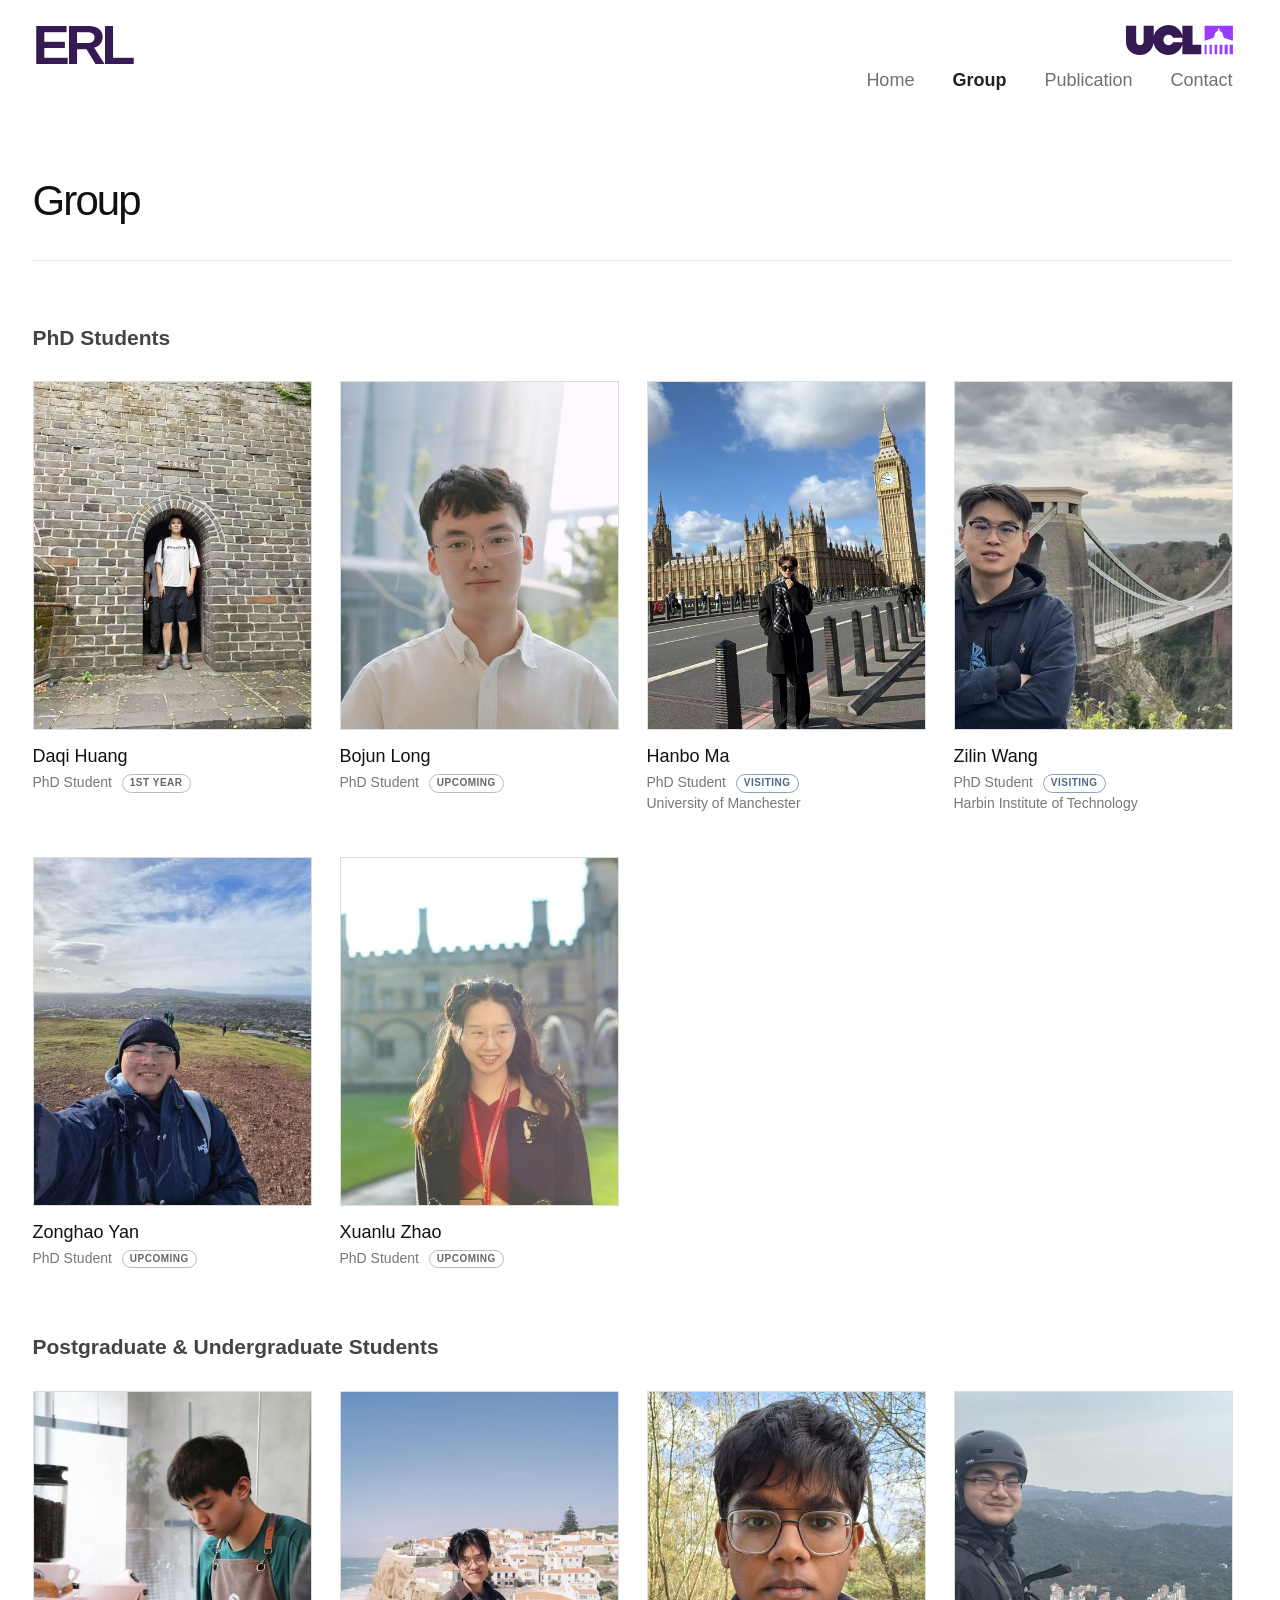
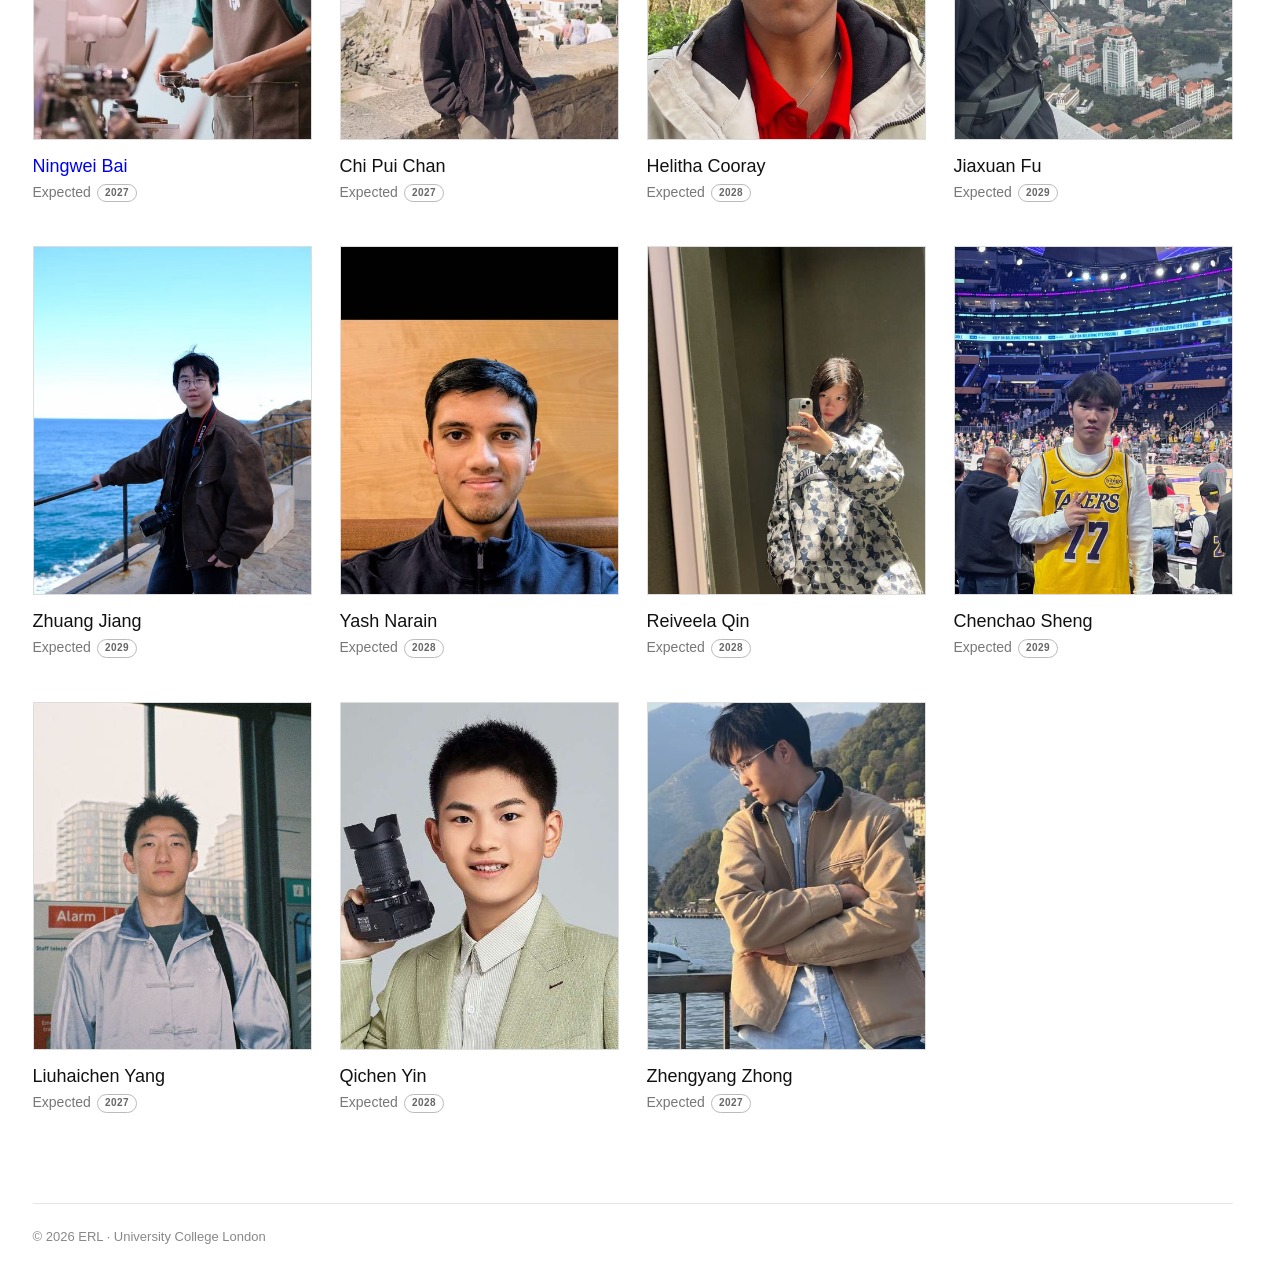
==== group.html @ 66f4889d "Publish complete ERL group website" ====
<!doctype html>
<html lang="en">
<head>
  <meta charset="utf-8" />
  <meta name="viewport" content="width=device-width, initial-scale=1" />
  <title>Group | ERL</title>
  <meta name="description" content="Students and collaborators in ERL at UCL." />
  <link rel="stylesheet" href="styles.css?v=8" />
</head>
<body>
    <header class="site-header">
        <div class="wrap header-layout">

            <a class="lab-brand" href="index.html" aria-label="ERL home">ERL</a>

            <div class="header-right">

                <a class="ucl-brand"
                   href="https://www.ucl.ac.uk/"
                   target="_blank"
                   rel="noopener noreferrer"
                   aria-label="Visit the UCL website">

                    <img class="ucl-logo"
                         src="assets/logo/ucl-logo.svg"
                         alt="University College London">

                </a>

                <nav class="main-nav" aria-label="Primary navigation">
                    <a href="index.html">Home</a>
                    <a class="active" href="group.html"><strong>Group</strong>
                    </a>
                    <a href="publication.html">Publication</a>
                    <a href="contact.html">Contact</a>
                </nav>

            </div>

        </div>
    </header>

    <main class="wrap page-main">
        <header class="page-title">
            <h1>Group</h1>

        </header>

        <section class="people-section">
            <h2>PhD Students</h2>
            <div class="people-grid">

                <article class="person"><img src="assets/people/daqi-huang.jpg" alt="Daqi Huang" loading="lazy"><h3>Daqi Huang</h3><p>PhD Student <span class="status">1st Year</span></p></article>

                <article class="person"><img src="assets/people/bojun-long.jpg" alt="Bojun Long" loading="lazy"><h3>Bojun Long</h3><p>PhD Student <span class="status">Upcoming</span></p></article>

                <article class="person"><img src="assets/people/hanbo-ma.jpg" alt="Hanbo Ma" loading="lazy"><h3>Hanbo Ma</h3><p>PhD Student <span class="status visiting">Visiting</span></p><p>University of Manchester</p></article>

                <article class="person"><img src="assets/people/zilin-wang.jpg" alt="Zilin Wang" loading="lazy"><h3>Zilin Wang</h3><p>PhD Student <span class="status visiting">Visiting</span></p><p>Harbin Institute of Technology</p></article>
               
                <article class="person"><img src="assets/people/zonghao-yan.jpg" alt="Zonghao Yan" loading="lazy"><h3>Zonghao Yan</h3><p>PhD Student <span class="status">Upcoming</span></p></article>
                
                <article class="person"><img src="assets/people/xuanlu-zhao.jpg" alt="Xuanlu Zhao" loading="lazy"><h3>Xuanlu Zhao</h3><p>PhD Student <span class="status">Upcoming</span></p></article>
            </div>
        </section>

        <section class="people-section">
            <h2>Postgraduate &amp; Undergraduate Students</h2>
            <div class="people-grid">


                <article class="person"><img src="assets/people/ningwei-bai.jpg" alt="Ningwei Bai" loading="lazy"><h3><a class="highlight-name" href="https://nevinrock.wiki/whoami" target="_blank" rel="noopener noreferrer">Ningwei Bai</a></h3><p>Expected<span class="status">2027</span> </p></article>

                <article class="person"><img src="assets/people/chi-pui-chan.jpg" alt="Chi Pui Chan" loading="lazy"><h3>Chi Pui Chan</h3><p>Expected<span class="status">2027</span></p></article>

                <article class="person"><img src="assets/people/helitha-cooray.jpg" alt="Helitha Cooray" loading="lazy"><h3>Helitha Cooray</h3><p>Expected<span class="status">2028</span></p></article>

                <article class="person"><img src="assets/people/jiaxuan-fu.jpg" alt="Jiaxuan Fu" loading="lazy"><h3>Jiaxuan Fu</h3><p>Expected<span class="status">2029</span></p></article>

                <article class="person"><img src="assets/people/zhuang-jiang.jpg" alt="Zhuang Jiang" loading="lazy"><h3>Zhuang Jiang</h3><p>Expected<span class="status">2029</span></p></article>

                <article class="person"><img src="assets/people/yash-narain.jpg" alt="Yash Narain" loading="lazy"><h3>Yash Narain</h3><p>Expected<span class="status">2028</span></p></article>

                <article class="person"><img src="assets/people/reiveela%20qin.jpg" alt="Reiveela Qin" loading="lazy"><h3>Reiveela Qin</h3><p>Expected<span class="status">2028</span></p></article>

                <article class="person"><img src="assets/people/chenchao-sheng.jpg" alt="Chenchao Sheng" loading="lazy"><h3>Chenchao Sheng</h3><p>Expected<span class="status">2029</span></p></article>

                <article class="person"><img src="assets/people/liuhaichen-yang.jpg" alt="Liuhaichen Yang" loading="lazy"><h3>Liuhaichen Yang </h3><p>Expected<span class="status">2027</span></p></article>

                <article class="person"><img src="assets/people/qichen-ian-yin.jpg" alt="Qichen Yin" loading="lazy"><h3>Qichen Yin</h3><p>Expected<span class="status">2028</span></p></article>

                <article class="person"><img src="assets/people/zhengyang-zhong.jpg" alt="Zhengyang Zhong" loading="lazy"><h3>Zhengyang Zhong </h3><p>Expected<span class="status">2027</span></p></article>

            </div>
        </section>

    </main>

    <footer class="wrap footer">© 2026 ERL · University College London</footer>
</body>
</html>
---- styles.css ----
:root {
    --ink: #444;
    --heading: #111;
    --muted: #777;
    --link: #0000ee;
    --rule: #e5e5e5;
    --paper: #fff;
}

* {
    box-sizing: border-box;
}

html {
    scroll-behavior: smooth;
    overflow-y: scroll;
    scrollbar-gutter: stable;
}

body {
    margin: 0;
    background: var(--paper);
    color: var(--ink);
    font-family: "Avenir Next", Avenir, "Segoe UI", Helvetica, Arial, sans-serif;
    font-size: 18px;
    line-height: 1.45;
    -webkit-font-smoothing: antialiased;
}

a {
    color: var(--link);
    text-decoration: none;
}

    a:hover,
    a:focus-visible {
        text-decoration: underline;
    }

/*.wrap {
    width: min(1200px, calc(100% - 64px));
    margin-inline: auto;
}*/

.wrap {
    width: calc(100% - 64px);
    max-width: 1200px;
    margin-left: auto;
    margin-right: auto;
}


/* =========================================================
   HEADER
   Matches the current HTML classes:
   header-layout / lab-brand
   header-right / ucl-brand / ucl-logo / main-nav
   ========================================================= */

.site-header {
    padding: 25px 0 22px;
}

.header-layout {
    display: grid;
    grid-template-columns: 330px minmax(0, 1fr);
    gap: clamp(70px, 11vw, 150px);
    align-items: start;
}


/* Left: ERL wordmark */
.lab-brand {
    grid-column: 1;
    display: block;
    justify-self: start;
    color: #361A54;
    font-size: 56px;
    font-weight: 700;
    letter-spacing: -0.08em;
    line-height: 1;
    margin-top: -8px;
    overflow: visible;
}

    .lab-brand:hover {
        text-decoration: none;
    }

/* Right: UCL logo above navigation */
.header-right {
    grid-column: 2;
    display: flex;
    flex-direction: column;
    align-items: flex-end;
    justify-self: stretch;
    min-width: 0;
    margin: 0;
    padding: 0;
}

.ucl-brand {
    display: block;
    align-self: flex-end;
    line-height: 0;
    margin: 0;
}

    .ucl-brand:hover {
        text-decoration: none;
    }

.ucl-logo {
    display: block;
    width: 170px;
    height: 30px;
    max-width: 100%;
    object-fit: contain;
    object-position: right center;
}

.main-nav {
    align-self: flex-end;
    margin-top: 12px;
}

nav {
    display: flex;
    flex-wrap: wrap;
    justify-content: flex-end;
    gap: clamp(18px, 3vw, 38px);
    font-size: 18px;
}

    nav a {
        color: #707070;
    }

        nav a:hover,
        nav a.active {
            color: #222;
            text-decoration: none;
        }

/* =========================================================
   HOME PAGE
   ========================================================= */

.home-layout {
    display: grid;
    grid-template-columns: 330px minmax(0, 1fr);
    gap: clamp(70px, 11vw, 150px);
    align-items: start;
    padding-top: 46px;
    padding-bottom: 76px;
}

.profile-column {
    position: sticky;
    top: 30px;
}

.lead-portrait {
    display: block;
    width: 300px;
    max-width: 100%;
    aspect-ratio: 4 / 5;
    object-fit: cover;
    object-position: center 22%;
}

.affiliation {
    margin-top: 28px;
    font-size: 19px;
    line-height: 1.45;
}

    .affiliation p {
        margin: 0;
    }

.profile-name {
    margin: 22px 0 0;
    color: var(--heading);
    font-size: 28px;
    font-weight: 500;
    letter-spacing: -0.035em;
    line-height: 1.2;
}

.profile-links {
    display: flex;
    gap: 20px;
    margin-top: 18px;
    font-size: 16px;
}

.home-content {
    max-width: 760px;
    padding-top: 0px;
}

.intro-copy p,
.research-block p {
    margin: 0 0 30px;
}

.intro-copy {
    font-size: 20px;
    line-height: 1.42;
}

.research-block {
    margin-top: 52px;
}

    .research-block h1,
    .selected-work h2 {
        margin: 0 0 24px;
        color: var(--ink);
        font-size: 21px;
        font-weight: 700;
        line-height: 1.3;
    }

    .research-block p {
        font-size: 19px;
    }

    .research-block .join-note {
        margin-top: 8px;
        font-size: 18px;
    }

.selected-work {
    margin-top: 52px;
}

.home-publications {
    margin: 0;
    padding-left: 27px;
}

    .home-publications li {
        margin: 0 0 24px;
        padding-left: 4px;
    }

    .home-publications span,
    .home-publications em {
        color: #555;
    }

.text-link {
    display: inline-block;
    margin-top: 6px;
}

/* =========================================================
   GENERAL INNER PAGES
   ========================================================= */

.page-main {
    padding-top: 56px;
    padding-bottom: 90px;
}

.narrow-page {
    max-width: 850px;
    margin-left: max(32px, calc((100vw - 1200px) / 2));
}

/*.page-title {
    display: grid;
    grid-template-columns: 1fr 1.5fr;
    align-items: end;
    gap: 56px;
    margin-bottom: 62px;
    padding-bottom: 28px;
    border-bottom: 1px solid var(--rule);
}*/
.page-title {
    display: grid;
    grid-template-columns: 330px minmax(0, 1fr);
    gap: clamp(70px, 11vw, 150px);
    align-items: end;
    margin-bottom: 62px;
    padding-bottom: 28px;
    border-bottom: 1px solid var(--rule);
}
    .page-title h1 {
        margin: 0;
        color: var(--heading);
        font-size: 42px;
        font-weight: 500;
        letter-spacing: -0.045em;
    }

    .page-title p {
        justify-self: end;
        width: min(100%, 295px);
        max-width: none;
        margin: 0;
        color: var(--muted);
        text-align: left;
    }
.contact-page .page-title p {
    width: 470px;
    max-width: 100%;
}
/* =========================================================
   GROUP PAGE
   ========================================================= */

.people-section {
    margin-top: 64px;
}

    .people-section:first-of-type {
        margin-top: 0;
    }

    .people-section h2,
    .publication-year h2 {
        margin: 0 0 28px;
        color: var(--ink);
        font-size: 21px;
        font-weight: 700;
    }

.people-grid {
    display: grid;
    grid-template-columns: repeat(4, minmax(0, 1fr));
    gap: 44px 28px;
}

.person img {
    display: block;
    width: 100%;
    aspect-ratio: 4 / 5;
    border: 1px solid #ddd;
    object-fit: cover;
}

.person h3 {
    margin: 13px 0 3px;
    color: var(--heading);
    font-size: 18px;
    font-weight: 500;
}

    .person h3 a {
        color: inherit;
    }

        .person h3 a.highlight-name {
            color: var(--link);
        }

.person p {
    margin: 0;
    color: var(--muted);
    font-size: 14px;
}

.status {
    display: inline-block;
    margin-left: 6px;
    padding: 1px 7px;
    border: 1px solid #bbb;
    border-radius: 999px;
    color: #666;
    font-size: 10px;
    font-weight: 600;
    letter-spacing: .05em;
    text-transform: uppercase;
    vertical-align: 1px;
}

    .status.visiting {
        border-color: #8ca0bd;
        color: #516783;
    }

/* =========================================================
   PUBLICATION PAGE
   ========================================================= */

.publication-year {
    display: grid;
    grid-template-columns: 110px minmax(0, 1fr);
    gap: 40px;
    margin-top: 58px;
}

    .publication-year:first-of-type {
        margin-top: 0;
    }

    .publication-year h2 {
        font-size: 24px;
    }

.pub-list {
    margin: 0;
    padding-left: 25px;
}

    .pub-list li {
        margin: 0 0 28px;
        padding-left: 4px;
    }

    .pub-list a {
        font-size: 19px;
    }

    .pub-list .authors,
    .pub-list em {
        display: block;
        margin-top: 3px;
        font-size: 16px;
    }

    .pub-list .authors {
        color: #555;
    }

    .pub-list em {
        color: var(--muted);
        font-style: italic;
    }

/* =========================================================
   CONTACT PAGE
   ========================================================= */

.contact-details {
    margin: 0;
}

    .contact-details div {
        display: grid;
        grid-template-columns: 140px 1fr;
        gap: 30px;
        padding: 24px 0;
        border-bottom: 1px solid var(--rule);
    }

    .contact-details dt {
        color: #222;
        font-weight: 600;
    }

    .contact-details dd {
        margin: 0;
    }

/* =========================================================
   FOOTER
   ========================================================= */

.footer {
    padding: 24px 0 38px;
    border-top: 1px solid var(--rule);
    color: #888;
    font-size: 13px;
}

/* =========================================================
   RESPONSIVE
   ========================================================= */

@media (max-width: 900px) {
    .header-layout {
        grid-template-columns: 250px minmax(0, 1fr);
        gap: 55px;
    }

    .ucl-logo {
        width: 145px;
        height: 42px;
    }

    .main-nav {
        margin-top: 15px;
    }

    nav {
        gap: 24px;
        font-size: 18px;
    }

    .home-layout {
        grid-template-columns: 250px minmax(0, 1fr);
        gap: 55px;
    }

    .people-grid {
        grid-template-columns: repeat(3, minmax(0, 1fr));
    }
}

@media (max-width: 700px) {

    .contact-page .page-title p {
        width: 100%;
        justify-self: start;
    }

    body {
        font-size: 16px;
    }

    .wrap {
        width: min(100% - 36px, 620px);
    }

    .site-header {
        padding-top: 20px;
    }

    /*
    Mobile:
    logos on first row, navigation below both logos
  */
    .header-layout {
        display: grid;
        grid-template-columns: minmax(0, 1fr) auto;
        grid-template-rows: auto auto;
        column-gap: 14px;
        row-gap: 14px;
        align-items: center;
    }

    .lab-brand {
        grid-column: 1;
        grid-row: 1;
        justify-self: start;
        margin-top: 0;
    }


    .header-right {
        display: contents;
    }

    .ucl-brand {
        grid-column: 2;
        grid-row: 1;
        justify-self: end;
        align-self: center;
    }


    .main-nav {
        grid-column: 1 / -1;
        grid-row: 2;
        justify-self: stretch;
        width: 100%;
        margin-top: 0;
    }

    nav {
        width: 100%;
        justify-content: flex-end;
        gap: 18px;
        font-size: 16px;
    }

    .home-layout {
        grid-template-columns: 1fr;
        gap: 42px;
        padding-top: 30px;
    }

    .profile-column {
        position: static;
    }

    .lead-portrait {
        width: min(300px, 78vw);
    }

    .home-content {
        padding-top: 0;
    }

    .intro-copy {
        font-size: 18px;
    }

    .page-main {
        padding-top: 40px;
    }

    .page-title {
        grid-template-columns: 1fr;
        gap: 16px;
        margin-bottom: 42px;
    }

    .people-grid {
        grid-template-columns: repeat(2, minmax(0, 1fr));
        gap: 34px 18px;
    }

    .publication-year {
        grid-template-columns: 1fr;
        gap: 8px;
        margin-top: 42px;
    }

        .publication-year h2 {
            margin-bottom: 4px;
        }

    .narrow-page {
        margin-inline: auto;
    }
}

@media (max-width: 430px) {
    .header-layout {
        column-gap: 9px;
        row-gap: 12px;
    }


    nav {
        justify-content: space-between;
        gap: 8px;
        font-size: 14px;
    }

    .people-grid {
        grid-template-columns: 1fr;
    }

    .contact-details div {
        grid-template-columns: 1fr;
        gap: 7px;
    }
}
.contact-page .contact-details {
    max-width: 850px;
}
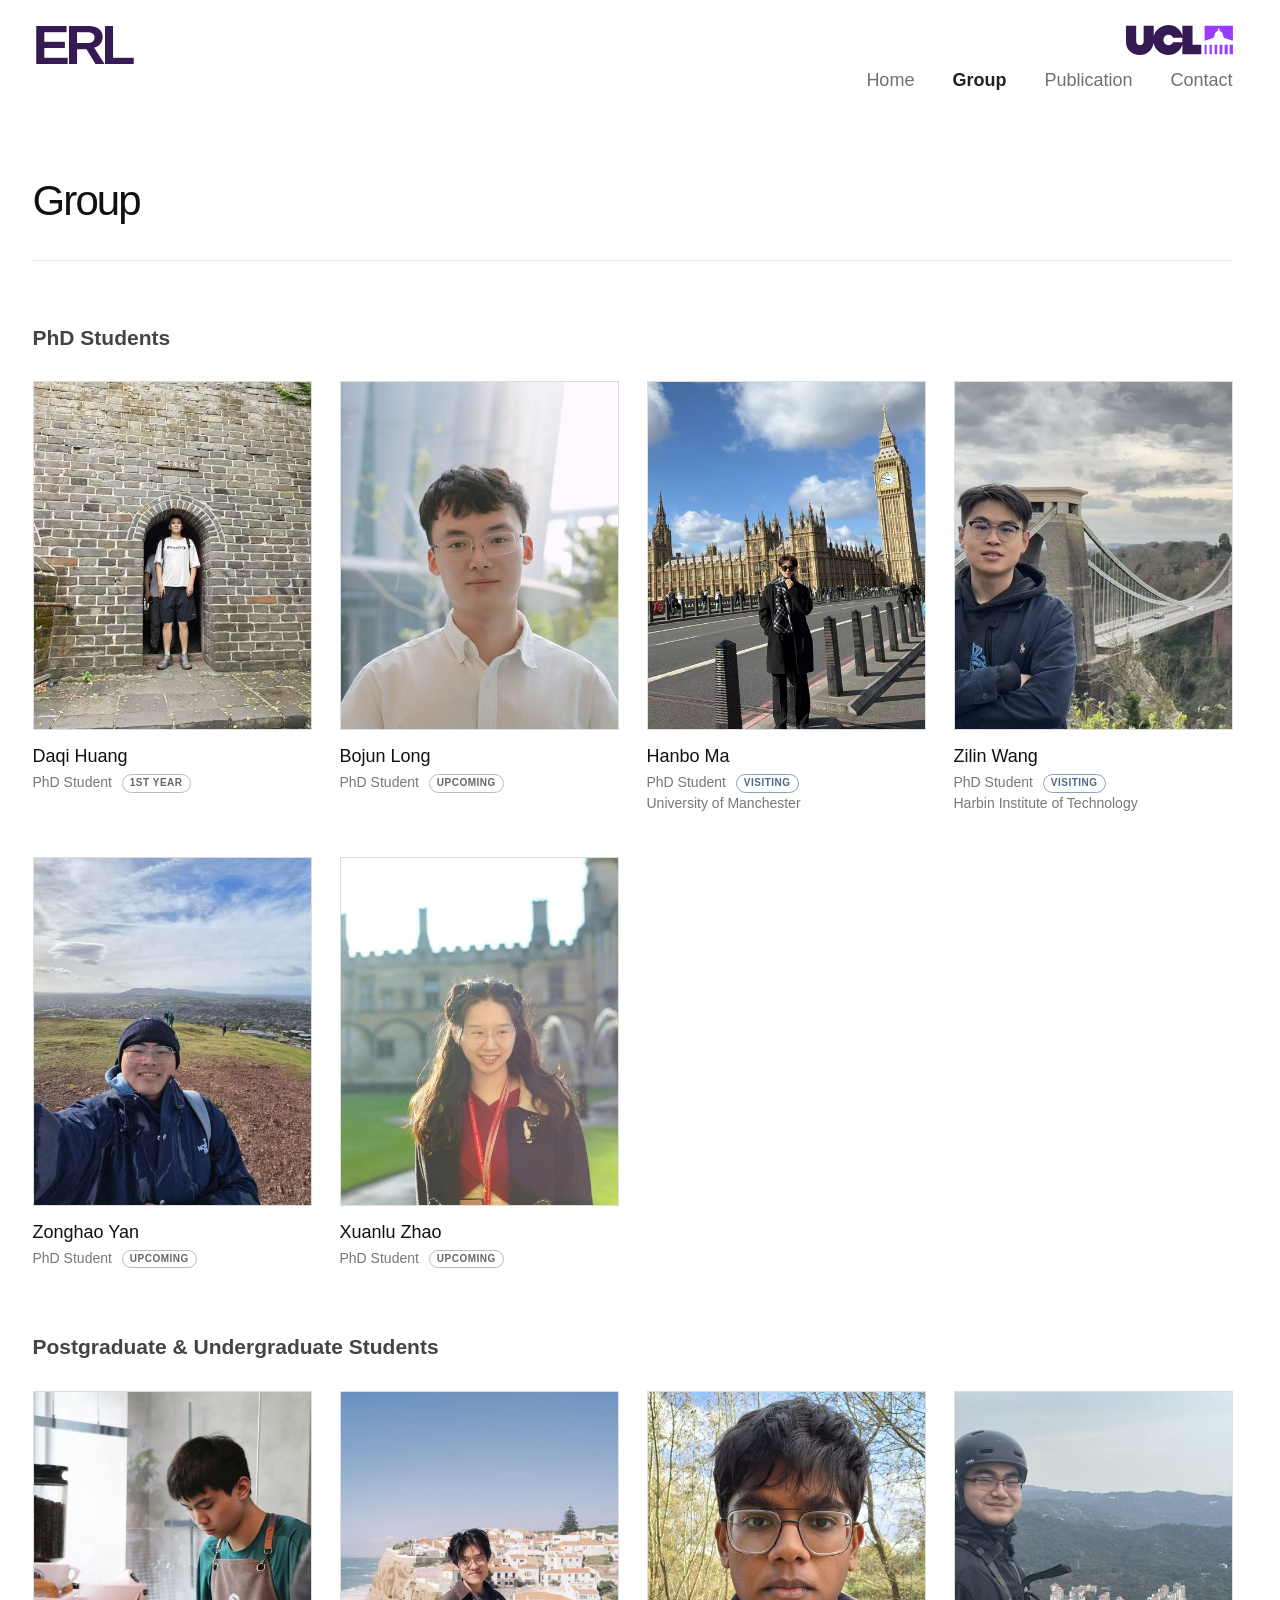
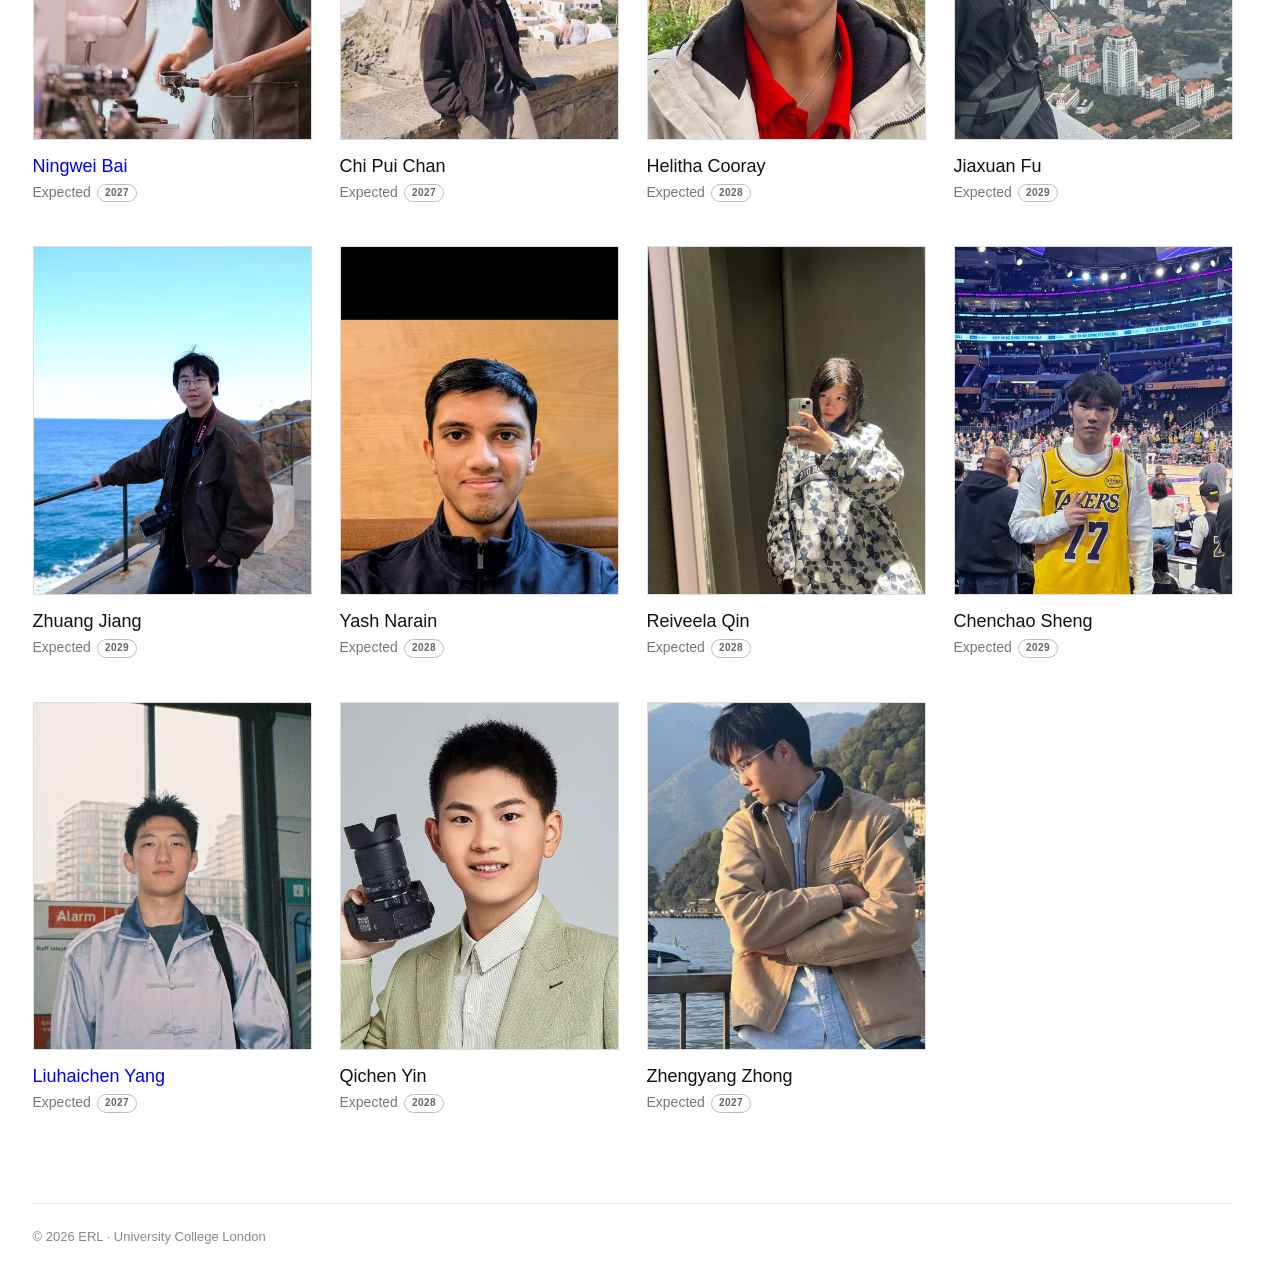
==== commit 819a6374: "Add Liuhaichen Yang homepage link" ====
--- a/group.html
+++ b/group.html
@@ -85,7 +85,7 @@
 
                 <article class="person"><img src="assets/people/chenchao-sheng.jpg" alt="Chenchao Sheng" loading="lazy"><h3>Chenchao Sheng</h3><p>Expected<span class="status">2029</span></p></article>
 
-                <article class="person"><img src="assets/people/liuhaichen-yang.jpg" alt="Liuhaichen Yang" loading="lazy"><h3>Liuhaichen Yang </h3><p>Expected<span class="status">2027</span></p></article>
+                <article class="person"><img src="assets/people/liuhaichen-yang.jpg" alt="Liuhaichen Yang" loading="lazy"><h3><a class="highlight-name" href="https://ylhaichen.github.io/" target="_blank" rel="noopener noreferrer">Liuhaichen Yang</a></h3><p>Expected<span class="status">2027</span></p></article>
 
                 <article class="person"><img src="assets/people/qichen-ian-yin.jpg" alt="Qichen Yin" loading="lazy"><h3>Qichen Yin</h3><p>Expected<span class="status">2028</span></p></article>
 
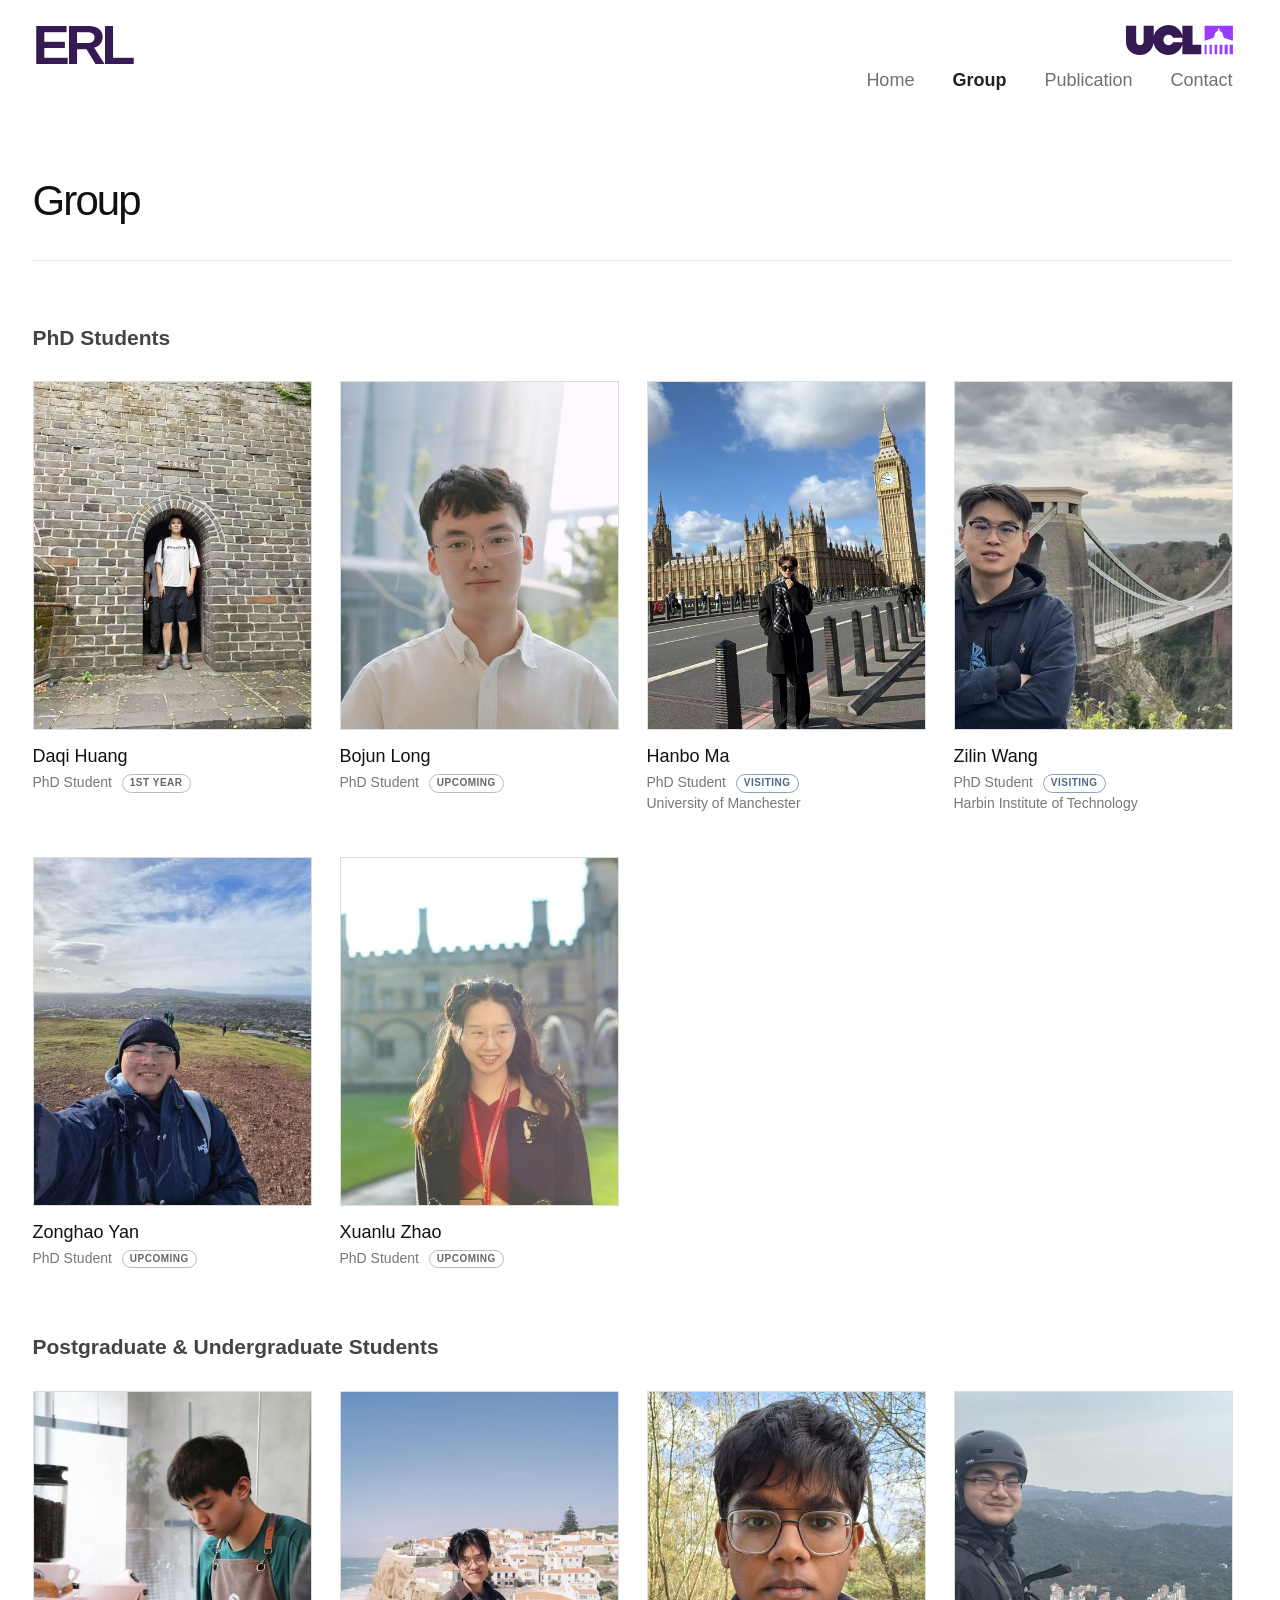
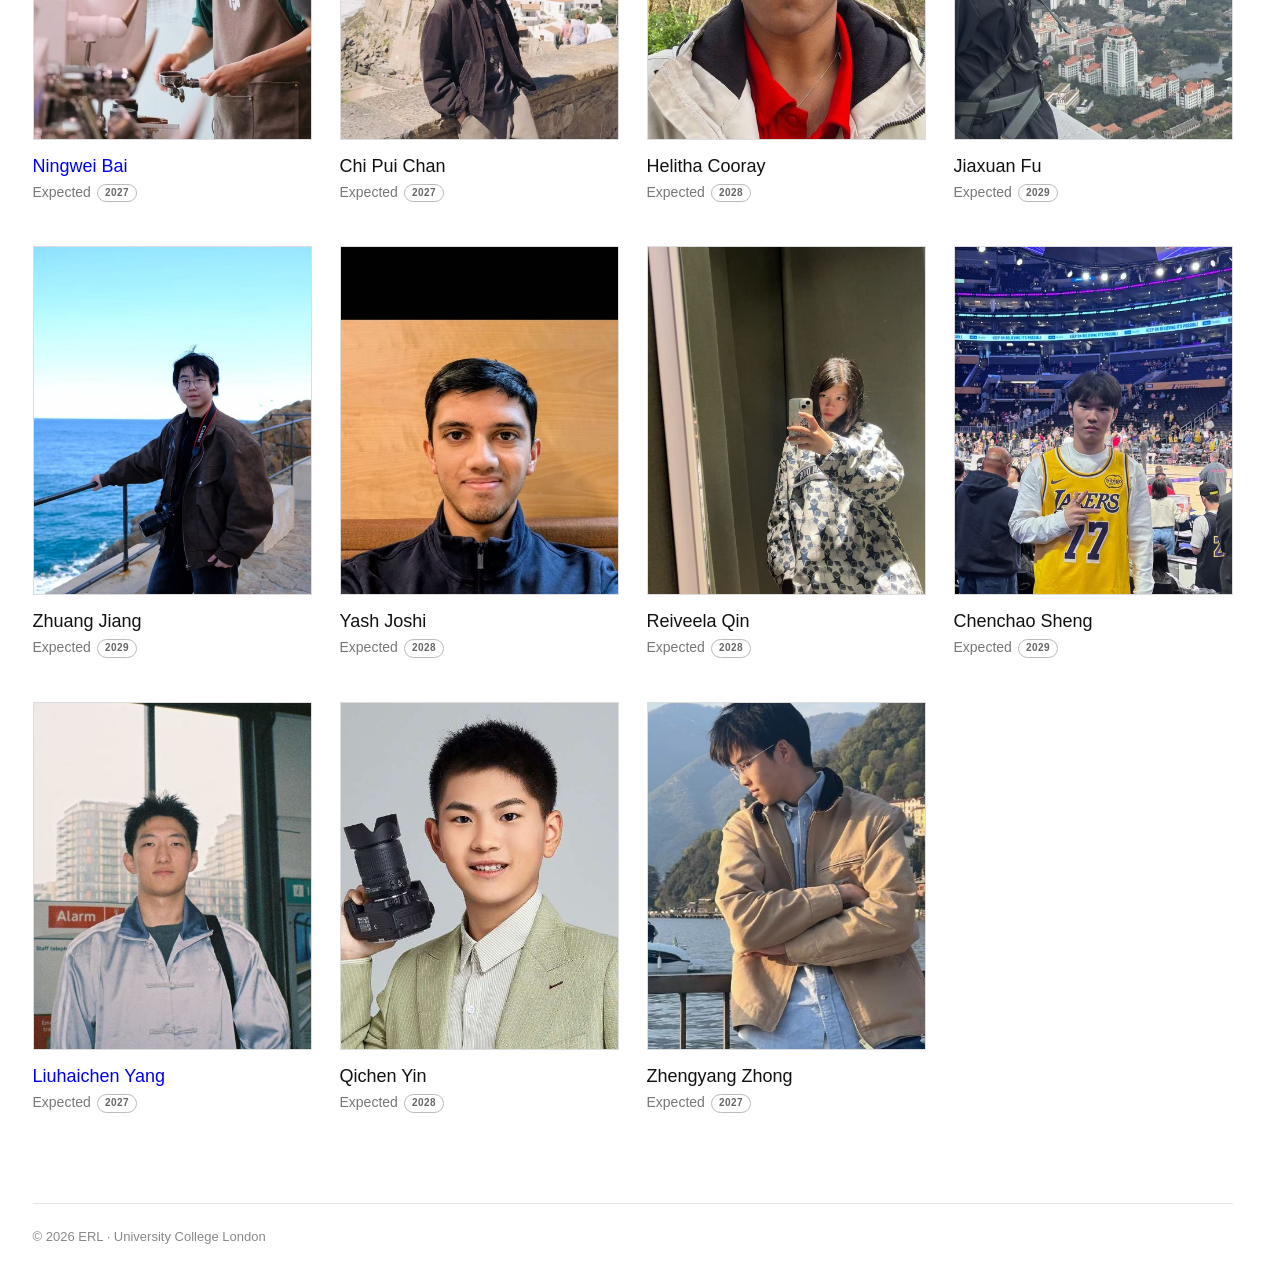
==== commit 3ff0c3d1: "Correct Yash Joshi member name" ====
--- a/group.html
+++ b/group.html
@@ -79,7 +79,7 @@
 
                 <article class="person"><img src="assets/people/zhuang-jiang.jpg" alt="Zhuang Jiang" loading="lazy"><h3>Zhuang Jiang</h3><p>Expected<span class="status">2029</span></p></article>
 
-                <article class="person"><img src="assets/people/yash-narain.jpg" alt="Yash Narain" loading="lazy"><h3>Yash Narain</h3><p>Expected<span class="status">2028</span></p></article>
+                <article class="person"><img src="assets/people/yash-joshi.jpg" alt="Yash Joshi" loading="lazy"><h3>Yash Joshi</h3><p>Expected<span class="status">2028</span></p></article>
 
                 <article class="person"><img src="assets/people/reiveela%20qin.jpg" alt="Reiveela Qin" loading="lazy"><h3>Reiveela Qin</h3><p>Expected<span class="status">2028</span></p></article>
 
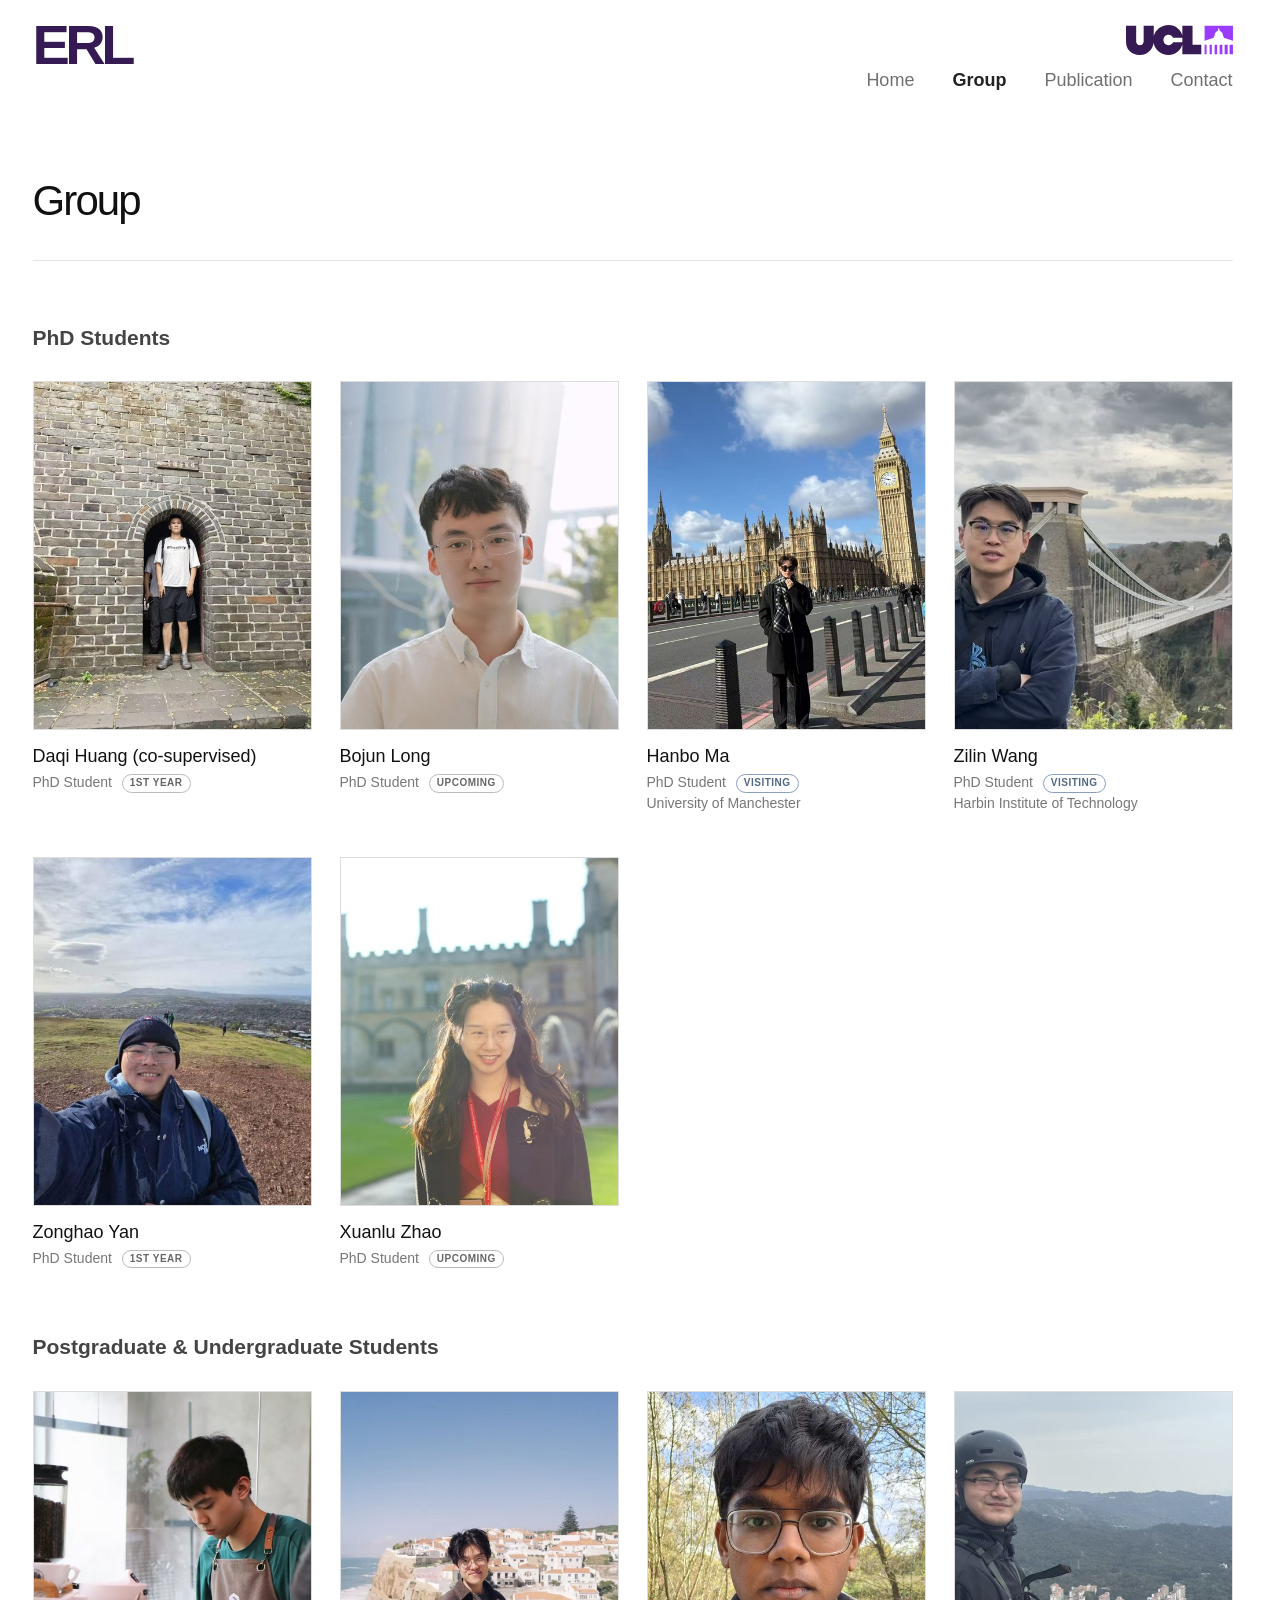
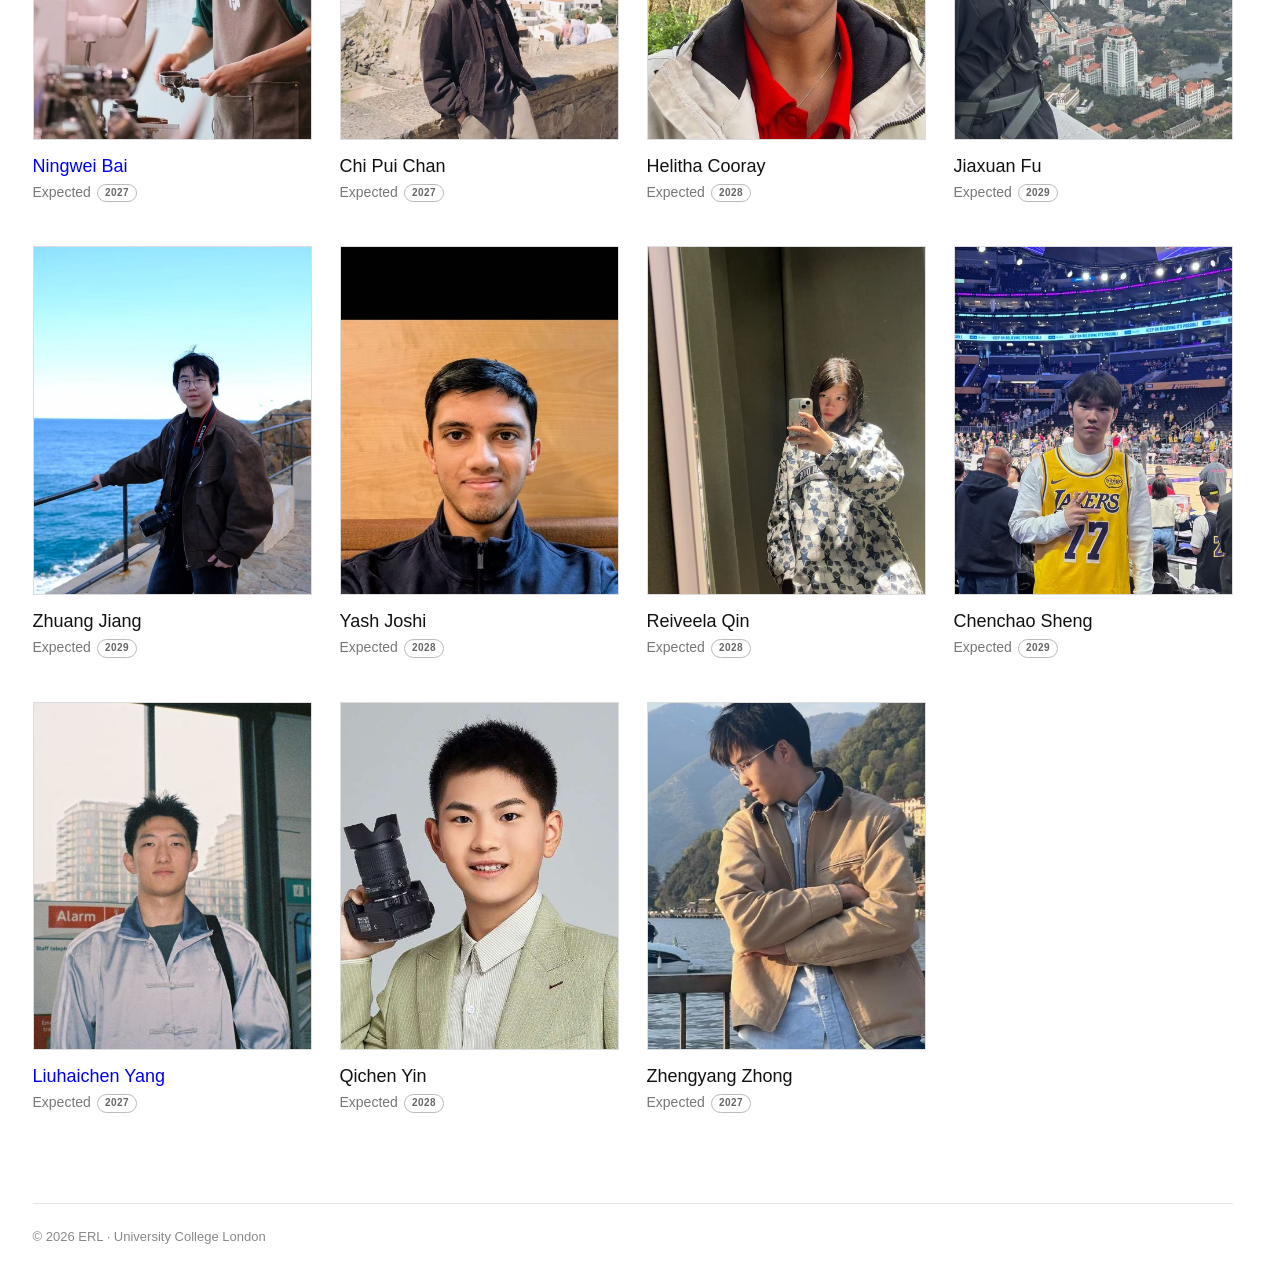
==== commit b52fc8fd: "Update PhD student details" ====
--- a/group.html
+++ b/group.html
@@ -50,7 +50,7 @@
             <h2>PhD Students</h2>
             <div class="people-grid">
 
-                <article class="person"><img src="assets/people/daqi-huang.jpg" alt="Daqi Huang" loading="lazy"><h3>Daqi Huang</h3><p>PhD Student <span class="status">1st Year</span></p></article>
+                <article class="person"><img src="assets/people/daqi-huang.jpg" alt="Daqi Huang" loading="lazy"><h3>Daqi Huang (co-supervised)</h3><p>PhD Student <span class="status">1st Year</span></p></article>
 
                 <article class="person"><img src="assets/people/bojun-long.jpg" alt="Bojun Long" loading="lazy"><h3>Bojun Long</h3><p>PhD Student <span class="status">Upcoming</span></p></article>
 
@@ -58,7 +58,7 @@
 
                 <article class="person"><img src="assets/people/zilin-wang.jpg" alt="Zilin Wang" loading="lazy"><h3>Zilin Wang</h3><p>PhD Student <span class="status visiting">Visiting</span></p><p>Harbin Institute of Technology</p></article>
                
-                <article class="person"><img src="assets/people/zonghao-yan.jpg" alt="Zonghao Yan" loading="lazy"><h3>Zonghao Yan</h3><p>PhD Student <span class="status">Upcoming</span></p></article>
+                <article class="person"><img src="assets/people/zonghao-yan.jpg" alt="Zonghao Yan" loading="lazy"><h3>Zonghao Yan</h3><p>PhD Student <span class="status">1st Year</span></p></article>
                 
                 <article class="person"><img src="assets/people/xuanlu-zhao.jpg" alt="Xuanlu Zhao" loading="lazy"><h3>Xuanlu Zhao</h3><p>PhD Student <span class="status">Upcoming</span></p></article>
             </div>
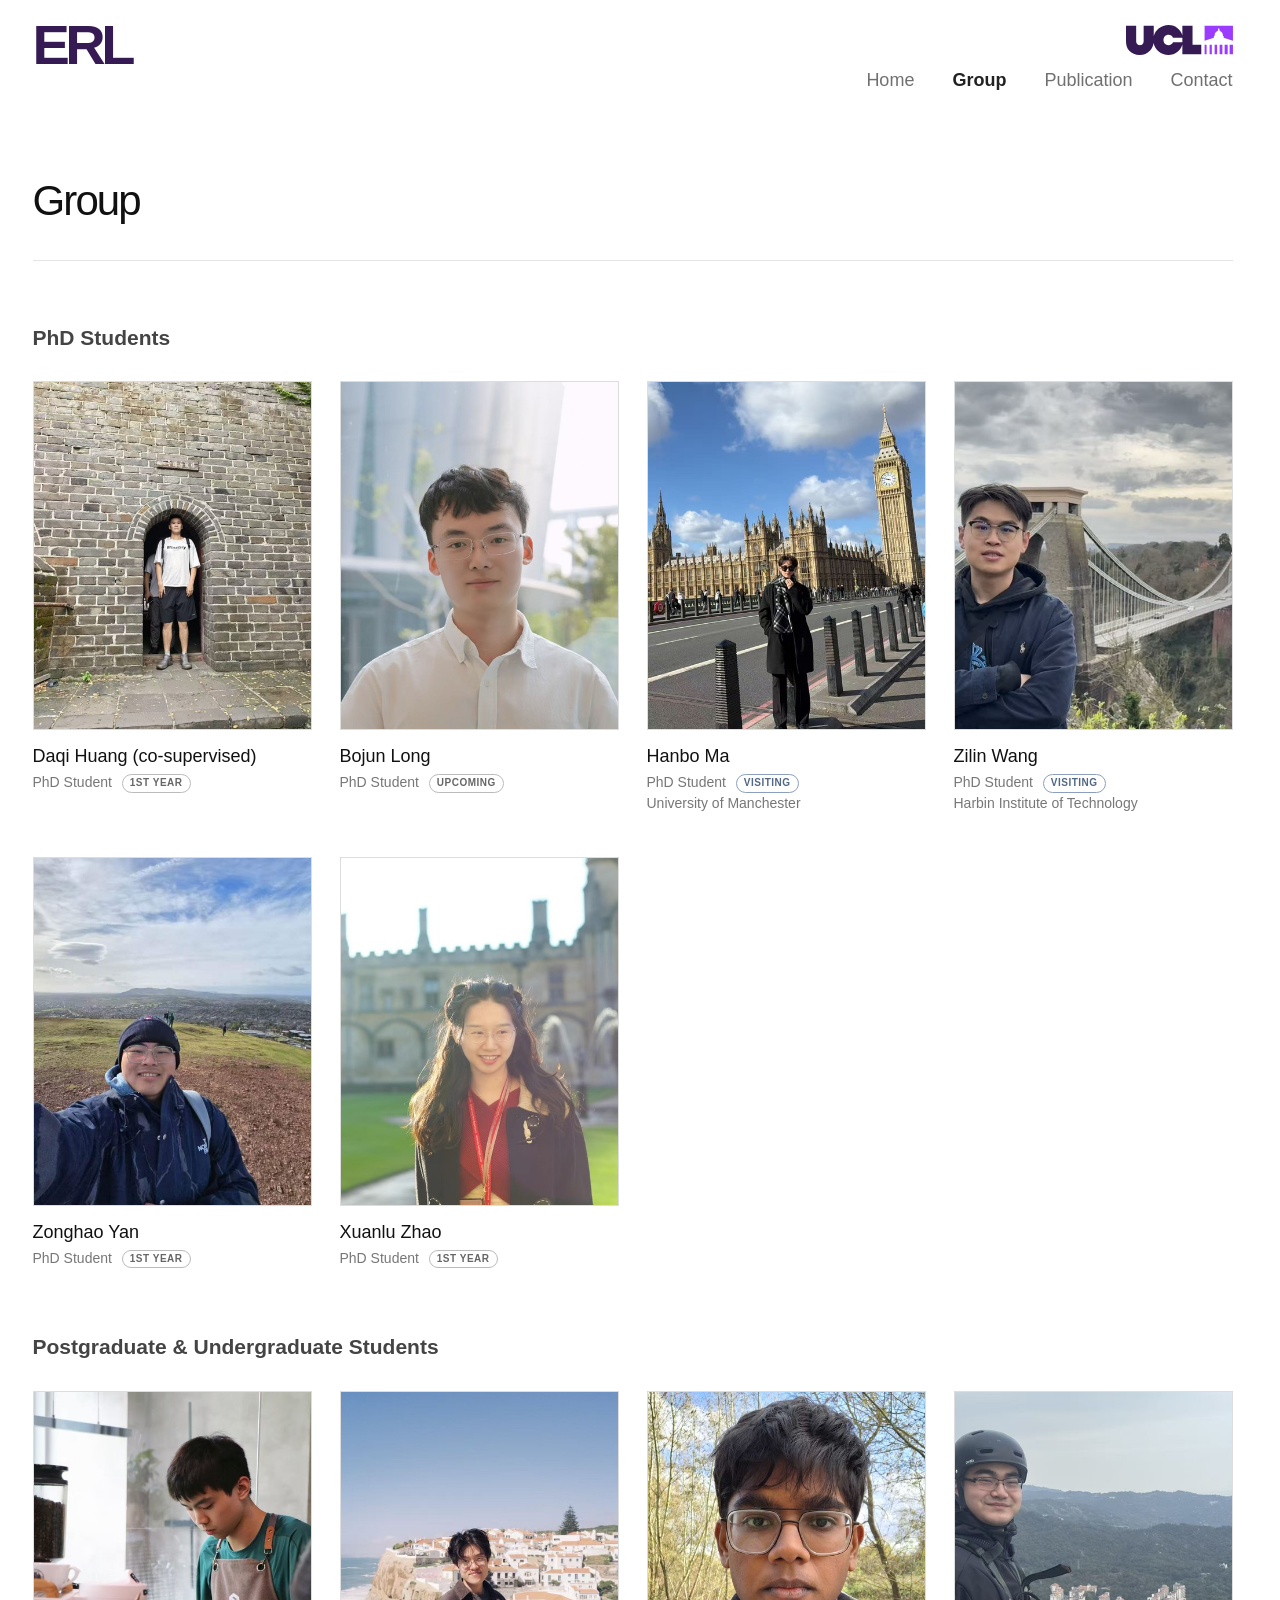
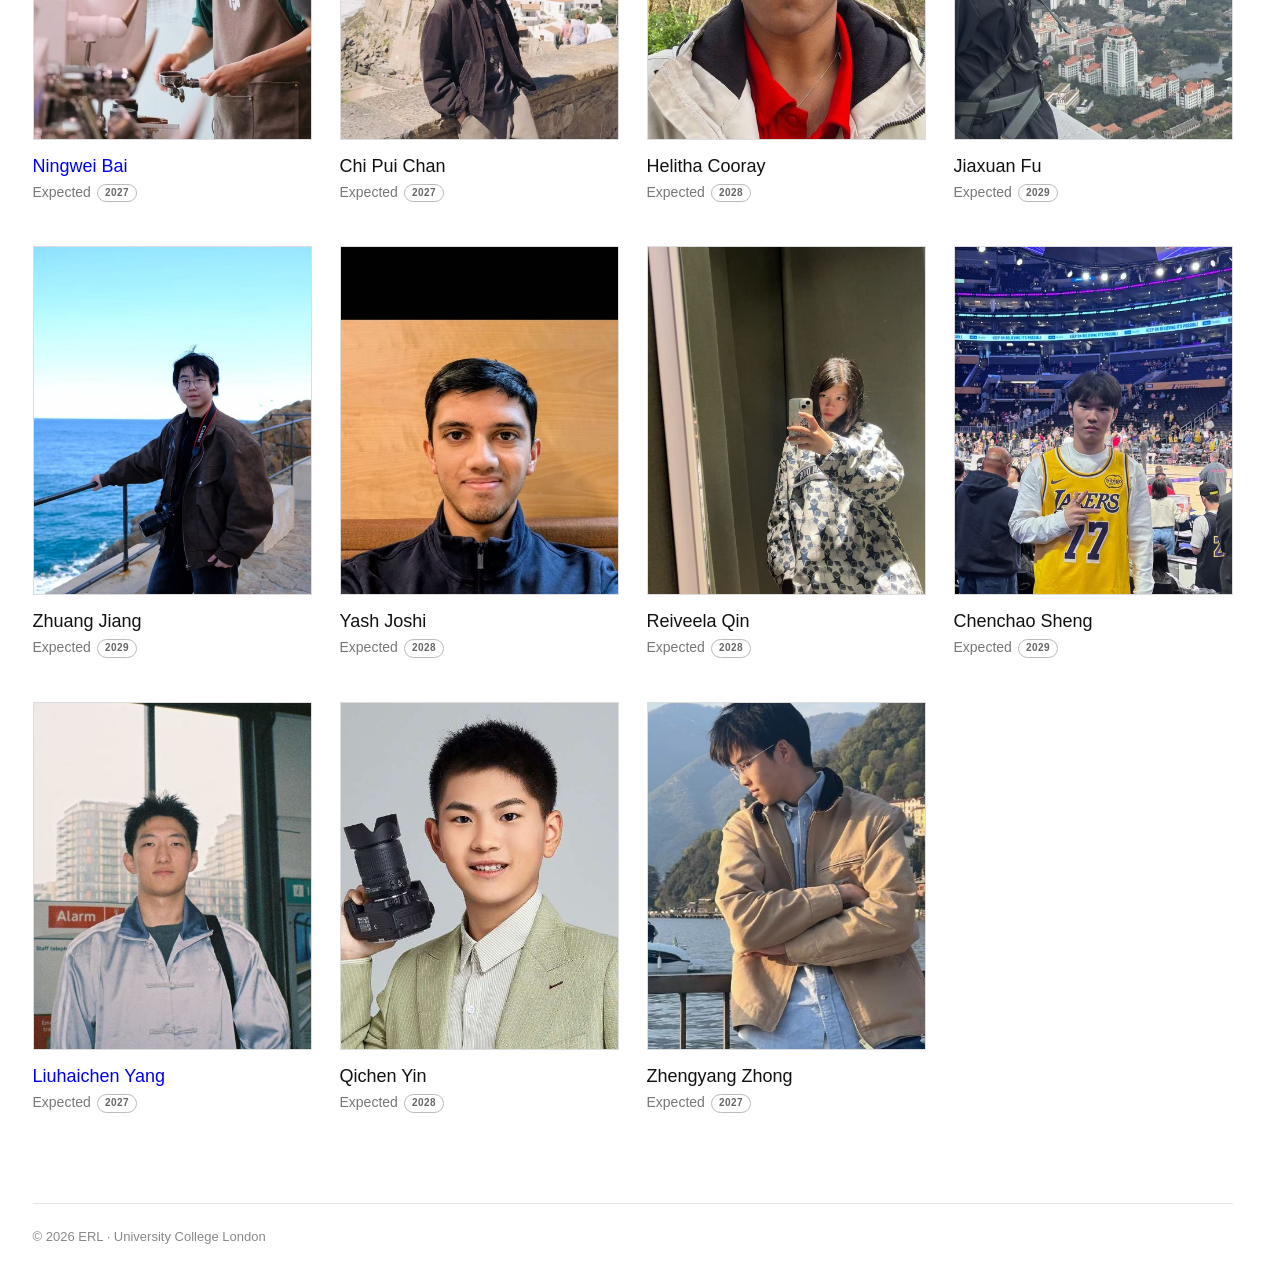
==== commit 4f7bfde7: "Change Xuanlu Zhao's status to '1st Year' Updated Xuanlu Zhao's status from 'Upcoming' to '1st Year'" ====
--- a/group.html
+++ b/group.html
@@ -60,7 +60,7 @@
                
                 <article class="person"><img src="assets/people/zonghao-yan.jpg" alt="Zonghao Yan" loading="lazy"><h3>Zonghao Yan</h3><p>PhD Student <span class="status">1st Year</span></p></article>
                 
-                <article class="person"><img src="assets/people/xuanlu-zhao.jpg" alt="Xuanlu Zhao" loading="lazy"><h3>Xuanlu Zhao</h3><p>PhD Student <span class="status">Upcoming</span></p></article>
+                <article class="person"><img src="assets/people/xuanlu-zhao.jpg" alt="Xuanlu Zhao" loading="lazy"><h3>Xuanlu Zhao</h3><p>PhD Student <span class="status">1st Year</span></p></article>
             </div>
         </section>
 
